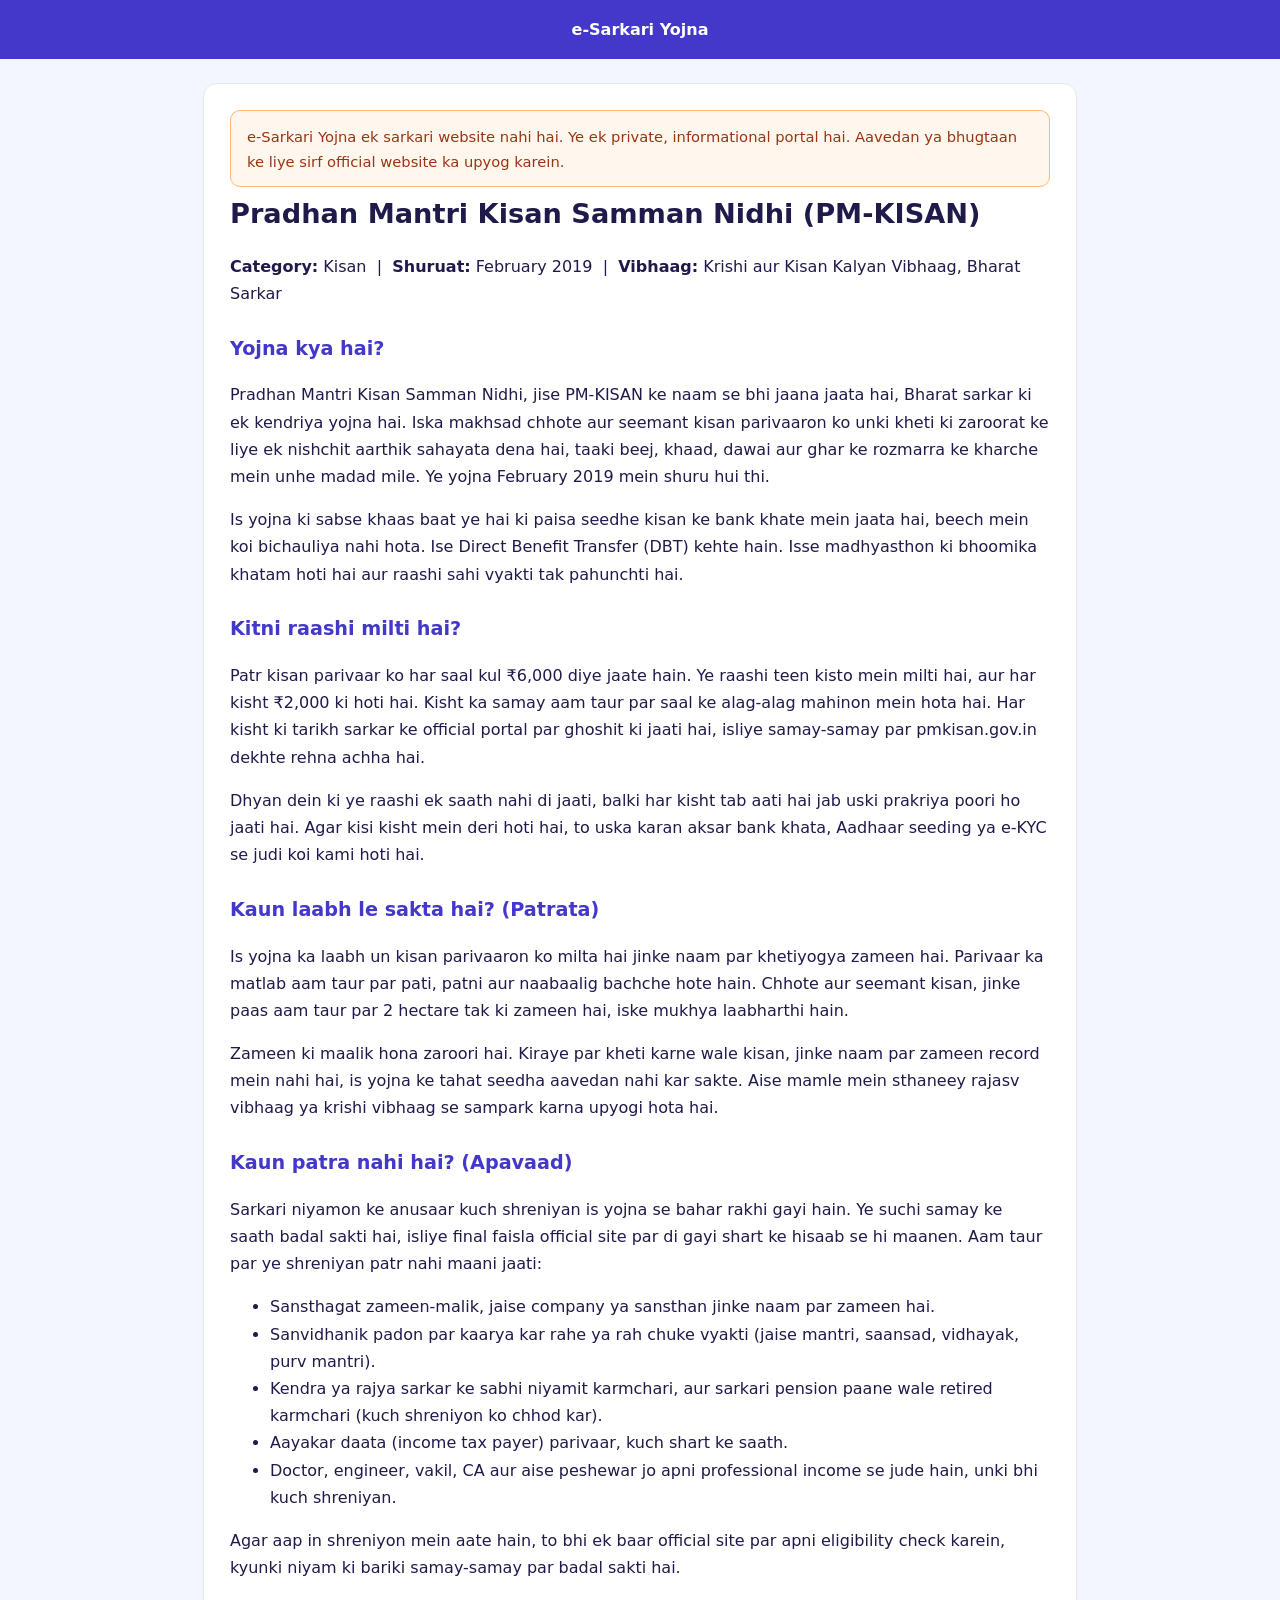
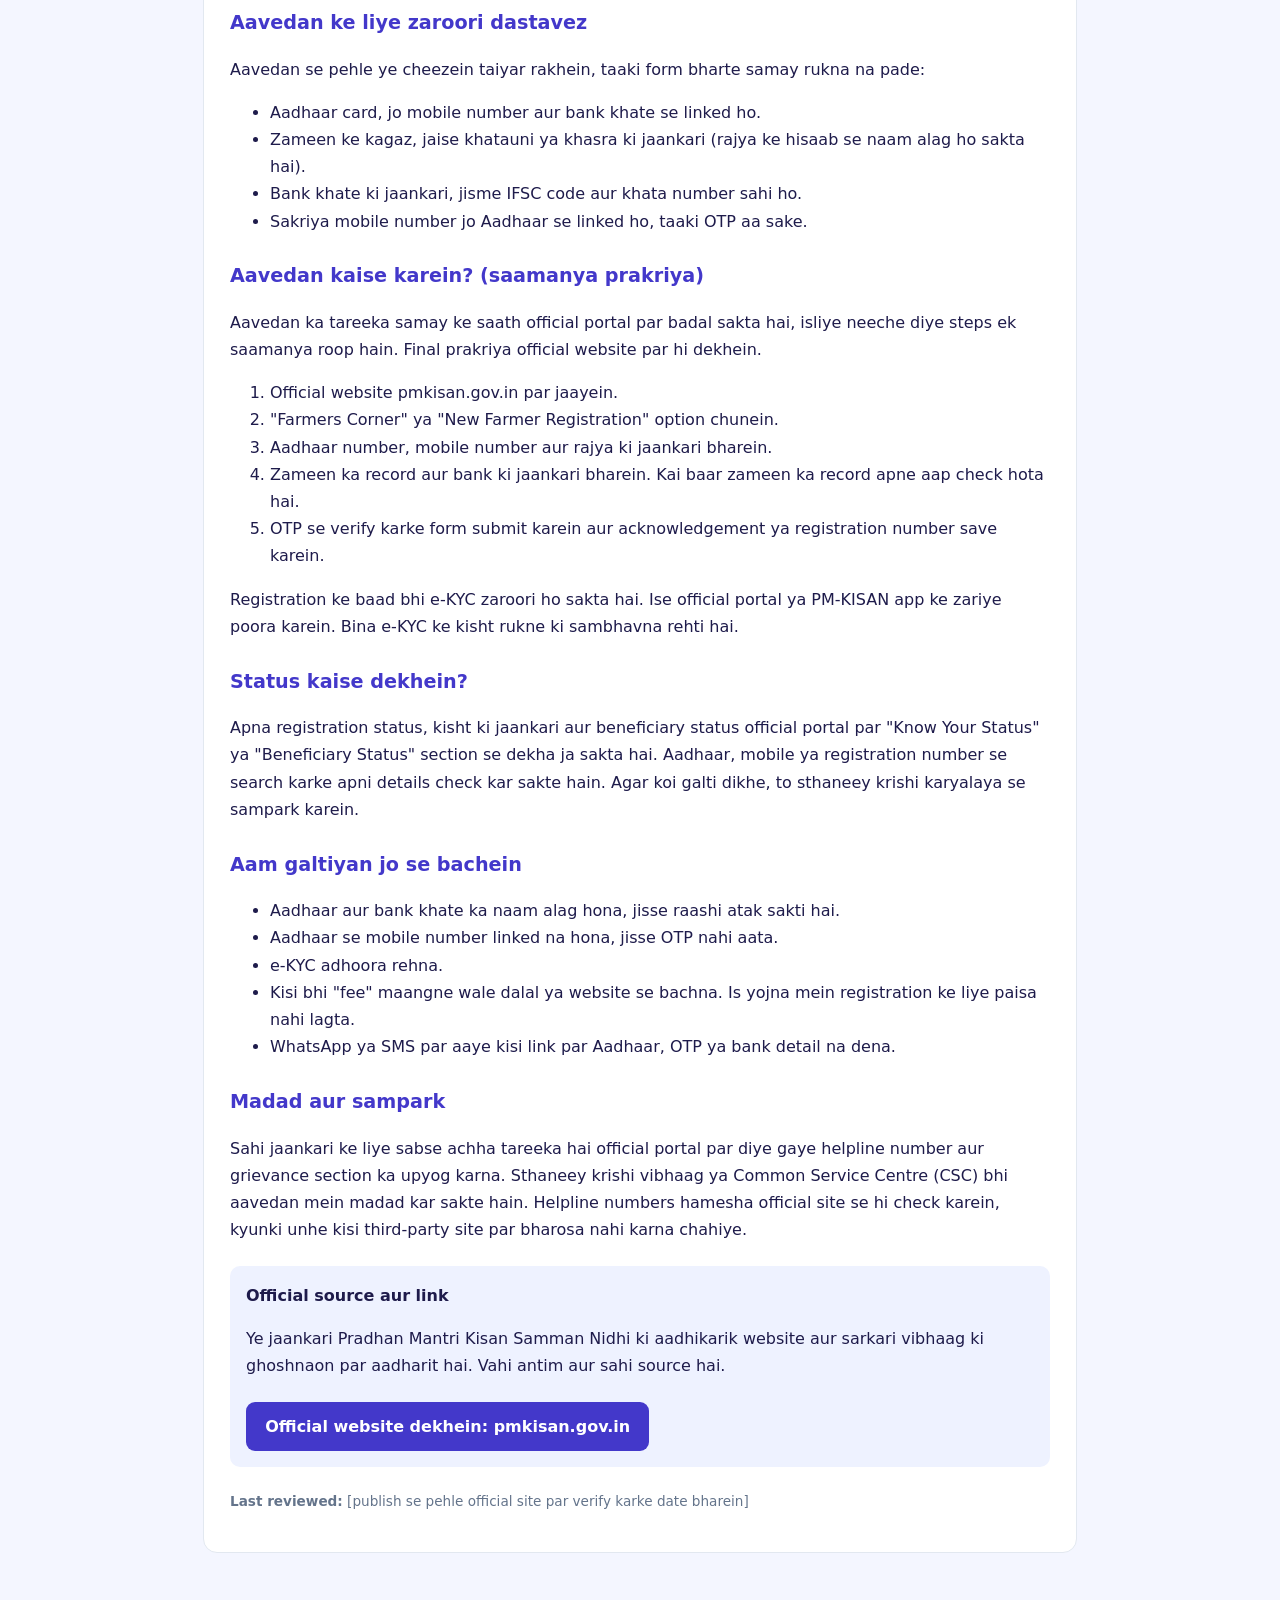
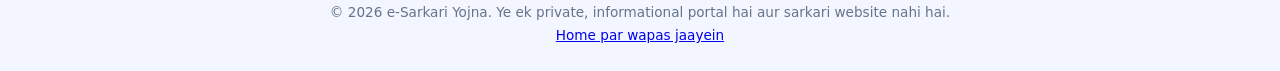
==== yojna/pm-kisan.html @ 8715df73 "Add detailed PM-KISAN yojna page with official source link" ====
<!DOCTYPE html>
<html lang="hi">
<head>
<meta charset="UTF-8">
<meta name="viewport" content="width=device-width, initial-scale=1.0">
<title>PM-KISAN Yojna 2026: ₹6,000 Saalana Sahayata, Patrata, Aavedan | e-Sarkari Yojna</title>
<meta name="description" content="PM-KISAN Samman Nidhi yojna ki poori jaankari: kisto ki raashi, patrata, zaroori dastavez, aavedan ke steps aur official website ka link.">
<link rel="canonical" href="https://esarkariyojna.com/yojna/pm-kisan.html">
<style>
body{margin:0;font-family:system-ui,"Noto Sans Devanagari",sans-serif;background:#f4f6ff;color:#1e1b4b;line-height:1.7}
header{background:#4338ca;color:#fff;padding:1rem;text-align:center}
header a{color:#fff;text-decoration:none;font-weight:600}
main{max-width:820px;margin:1.5rem auto;background:#fff;padding:1.6rem;border-radius:14px;border:1px solid #e2e8f0}
h1{font-size:1.7rem;margin:.2rem 0 1rem}
h2{font-size:1.2rem;margin:1.6rem 0 .5rem;color:#4338ca}
.notice{background:#fff7ed;border:1px solid #fdba74;color:#9a3412;padding:.8rem 1rem;border-radius:10px;font-size:.92rem}
.official{background:#eef2ff;padding:1rem;border-radius:10px;margin-top:1.4rem}
.btn{display:inline-block;background:#4338ca;color:#fff;padding:.7rem 1.2rem;border-radius:9px;text-decoration:none;font-weight:600;margin-top:.4rem}
footer{text-align:center;color:#64748b;font-size:.85rem;padding:1.5rem}
</style>
</head>
<body>
<header><a href="/">e-Sarkari Yojna</a></header>
<main>

<div class="notice">e-Sarkari Yojna ek sarkari website nahi hai. Ye ek private, informational portal hai. Aavedan ya bhugtaan ke liye sirf official website ka upyog karein.</div>

<h1>Pradhan Mantri Kisan Samman Nidhi (PM-KISAN)</h1>
<p><strong>Category:</strong> Kisan &nbsp;|&nbsp; <strong>Shuruat:</strong> February 2019 &nbsp;|&nbsp; <strong>Vibhaag:</strong> Krishi aur Kisan Kalyan Vibhaag, Bharat Sarkar</p>

<h2>Yojna kya hai?</h2>
<p>Pradhan Mantri Kisan Samman Nidhi, jise PM-KISAN ke naam se bhi jaana jaata hai, Bharat sarkar ki ek kendriya yojna hai. Iska makhsad chhote aur seemant kisan parivaaron ko unki kheti ki zaroorat ke liye ek nishchit aarthik sahayata dena hai, taaki beej, khaad, dawai aur ghar ke rozmarra ke kharche mein unhe madad mile. Ye yojna February 2019 mein shuru hui thi.</p>
<p>Is yojna ki sabse khaas baat ye hai ki paisa seedhe kisan ke bank khate mein jaata hai, beech mein koi bichauliya nahi hota. Ise Direct Benefit Transfer (DBT) kehte hain. Isse madhyasthon ki bhoomika khatam hoti hai aur raashi sahi vyakti tak pahunchti hai.</p>

<h2>Kitni raashi milti hai?</h2>
<p>Patr kisan parivaar ko har saal kul ₹6,000 diye jaate hain. Ye raashi teen kisto mein milti hai, aur har kisht ₹2,000 ki hoti hai. Kisht ka samay aam taur par saal ke alag-alag mahinon mein hota hai. Har kisht ki tarikh sarkar ke official portal par ghoshit ki jaati hai, isliye samay-samay par pmkisan.gov.in dekhte rehna achha hai.</p>
<p>Dhyan dein ki ye raashi ek saath nahi di jaati, balki har kisht tab aati hai jab uski prakriya poori ho jaati hai. Agar kisi kisht mein deri hoti hai, to uska karan aksar bank khata, Aadhaar seeding ya e-KYC se judi koi kami hoti hai.</p>

<h2>Kaun laabh le sakta hai? (Patrata)</h2>
<p>Is yojna ka laabh un kisan parivaaron ko milta hai jinke naam par khetiyogya zameen hai. Parivaar ka matlab aam taur par pati, patni aur naabaalig bachche hote hain. Chhote aur seemant kisan, jinke paas aam taur par 2 hectare tak ki zameen hai, iske mukhya laabharthi hain.</p>
<p>Zameen ki maalik hona zaroori hai. Kiraye par kheti karne wale kisan, jinke naam par zameen record mein nahi hai, is yojna ke tahat seedha aavedan nahi kar sakte. Aise mamle mein sthaneey rajasv vibhaag ya krishi vibhaag se sampark karna upyogi hota hai.</p>

<h2>Kaun patra nahi hai? (Apavaad)</h2>
<p>Sarkari niyamon ke anusaar kuch shreniyan is yojna se bahar rakhi gayi hain. Ye suchi samay ke saath badal sakti hai, isliye final faisla official site par di gayi shart ke hisaab se hi maanen. Aam taur par ye shreniyan patr nahi maani jaati:</p>
<ul>
<li>Sansthagat zameen-malik, jaise company ya sansthan jinke naam par zameen hai.</li>
<li>Sanvidhanik padon par kaarya kar rahe ya rah chuke vyakti (jaise mantri, saansad, vidhayak, purv mantri).</li>
<li>Kendra ya rajya sarkar ke sabhi niyamit karmchari, aur sarkari pension paane wale retired karmchari (kuch shreniyon ko chhod kar).</li>
<li>Aayakar daata (income tax payer) parivaar, kuch shart ke saath.</li>
<li>Doctor, engineer, vakil, CA aur aise peshewar jo apni professional income se jude hain, unki bhi kuch shreniyan.</li>
</ul>
<p>Agar aap in shreniyon mein aate hain, to bhi ek baar official site par apni eligibility check karein, kyunki niyam ki bariki samay-samay par badal sakti hai.</p>

<h2>Aavedan ke liye zaroori dastavez</h2>
<p>Aavedan se pehle ye cheezein taiyar rakhein, taaki form bharte samay rukna na pade:</p>
<ul>
<li>Aadhaar card, jo mobile number aur bank khate se linked ho.</li>
<li>Zameen ke kagaz, jaise khatauni ya khasra ki jaankari (rajya ke hisaab se naam alag ho sakta hai).</li>
<li>Bank khate ki jaankari, jisme IFSC code aur khata number sahi ho.</li>
<li>Sakriya mobile number jo Aadhaar se linked ho, taaki OTP aa sake.</li>
</ul>

<h2>Aavedan kaise karein? (saamanya prakriya)</h2>
<p>Aavedan ka tareeka samay ke saath official portal par badal sakta hai, isliye neeche diye steps ek saamanya roop hain. Final prakriya official website par hi dekhein.</p>
<ol>
<li>Official website pmkisan.gov.in par jaayein.</li>
<li>"Farmers Corner" ya "New Farmer Registration" option chunein.</li>
<li>Aadhaar number, mobile number aur rajya ki jaankari bharein.</li>
<li>Zameen ka record aur bank ki jaankari bharein. Kai baar zameen ka record apne aap check hota hai.</li>
<li>OTP se verify karke form submit karein aur acknowledgement ya registration number save karein.</li>
</ol>
<p>Registration ke baad bhi e-KYC zaroori ho sakta hai. Ise official portal ya PM-KISAN app ke zariye poora karein. Bina e-KYC ke kisht rukne ki sambhavna rehti hai.</p>

<h2>Status kaise dekhein?</h2>
<p>Apna registration status, kisht ki jaankari aur beneficiary status official portal par "Know Your Status" ya "Beneficiary Status" section se dekha ja sakta hai. Aadhaar, mobile ya registration number se search karke apni details check kar sakte hain. Agar koi galti dikhe, to sthaneey krishi karyalaya se sampark karein.</p>

<h2>Aam galtiyan jo se bachein</h2>
<ul>
<li>Aadhaar aur bank khate ka naam alag hona, jisse raashi atak sakti hai.</li>
<li>Aadhaar se mobile number linked na hona, jisse OTP nahi aata.</li>
<li>e-KYC adhoora rehna.</li>
<li>Kisi bhi "fee" maangne wale dalal ya website se bachna. Is yojna mein registration ke liye paisa nahi lagta.</li>
<li>WhatsApp ya SMS par aaye kisi link par Aadhaar, OTP ya bank detail na dena.</li>
</ul>

<h2>Madad aur sampark</h2>
<p>Sahi jaankari ke liye sabse achha tareeka hai official portal par diye gaye helpline number aur grievance section ka upyog karna. Sthaneey krishi vibhaag ya Common Service Centre (CSC) bhi aavedan mein madad kar sakte hain. Helpline numbers hamesha official site se hi check karein, kyunki unhe kisi third-party site par bharosa nahi karna chahiye.</p>

<div class="official">
<strong>Official source aur link</strong>
<p>Ye jaankari Pradhan Mantri Kisan Samman Nidhi ki aadhikarik website aur sarkari vibhaag ki ghoshnaon par aadharit hai. Vahi antim aur sahi source hai.</p>
<a class="btn" href="https://pmkisan.gov.in" target="_blank" rel="noopener noreferrer">Official website dekhein: pmkisan.gov.in</a>
</div>

<p style="font-size:.85rem;color:#64748b;margin-top:1.4rem"><strong>Last reviewed:</strong> [publish se pehle official site par verify karke date bharein]</p>

</main>
<footer>&copy; 2026 e-Sarkari Yojna. Ye ek private, informational portal hai aur sarkari website nahi hai.<br><a href="/">Home par wapas jaayein</a></footer>
</body>
</html>
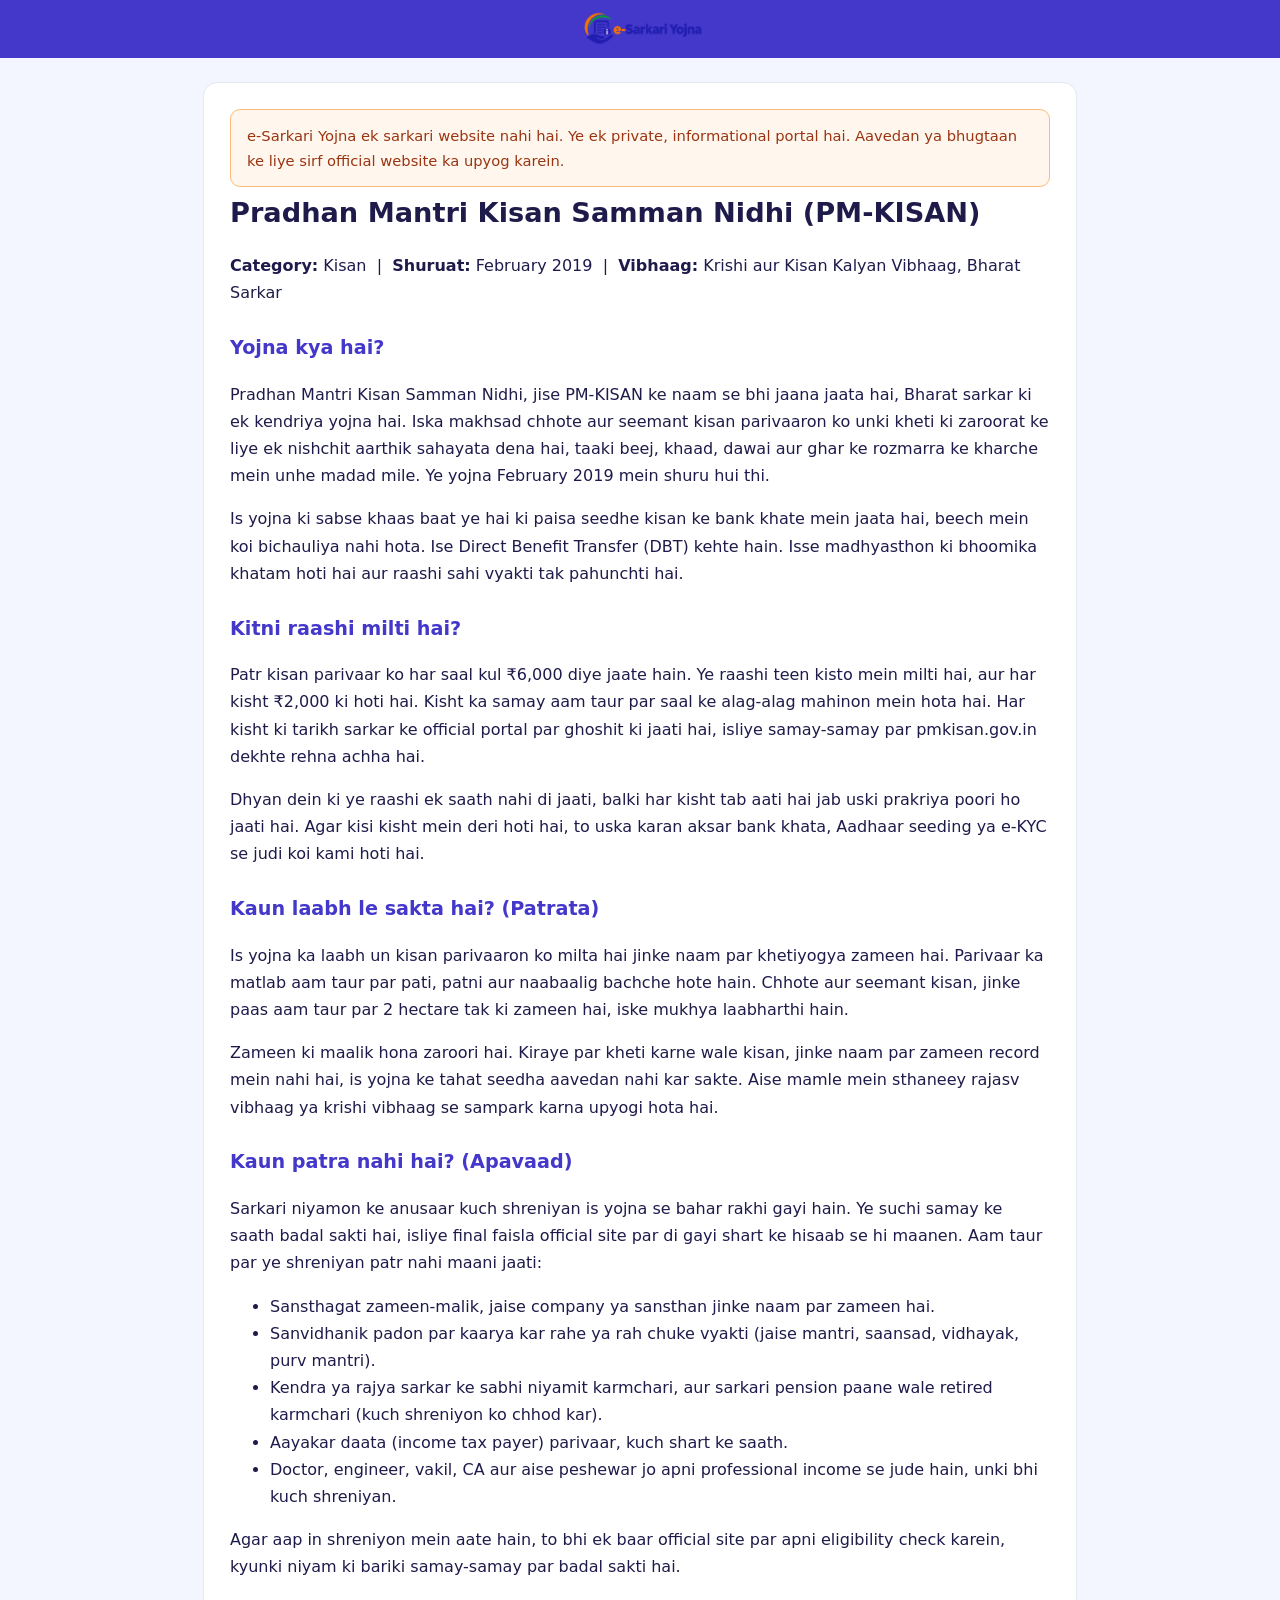
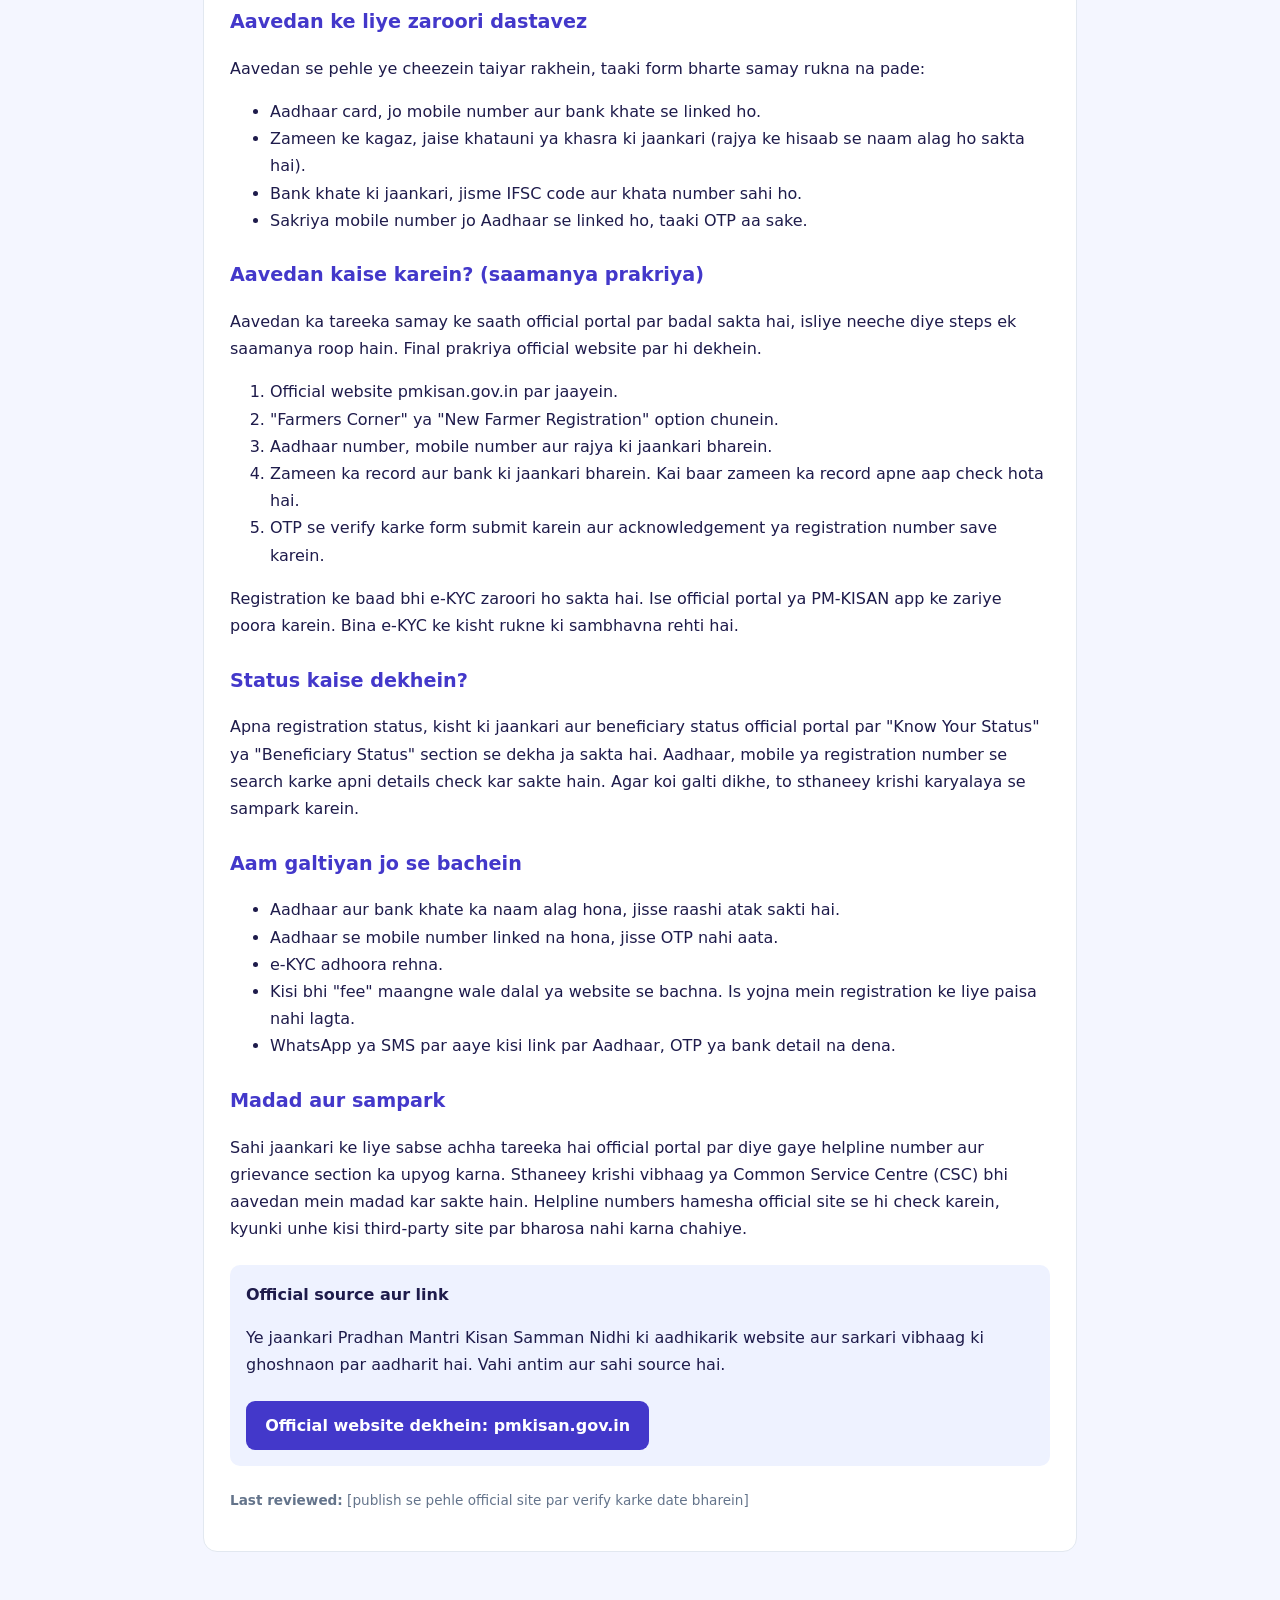
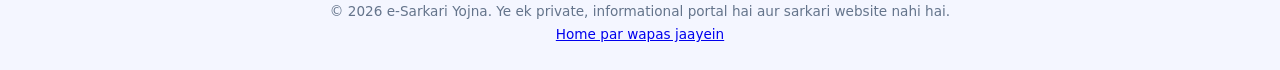
==== commit 2e16a998: "Add logo and favicon to PM-KISAN detail page" ====
--- a/yojna/pm-kisan.html
+++ b/yojna/pm-kisan.html
@@ -6,10 +6,12 @@
 <title>PM-KISAN Yojna 2026: ₹6,000 Saalana Sahayata, Patrata, Aavedan | e-Sarkari Yojna</title>
 <meta name="description" content="PM-KISAN Samman Nidhi yojna ki poori jaankari: kisto ki raashi, patrata, zaroori dastavez, aavedan ke steps aur official website ka link.">
 <link rel="canonical" href="https://esarkariyojna.com/yojna/pm-kisan.html">
+<link rel="icon" type="image/png" href="[data-uri]">
 <style>
 body{margin:0;font-family:system-ui,"Noto Sans Devanagari",sans-serif;background:#f4f6ff;color:#1e1b4b;line-height:1.7}
-header{background:#4338ca;color:#fff;padding:1rem;text-align:center}
-header a{color:#fff;text-decoration:none;font-weight:600}
+header{background:#4338ca;color:#fff;padding:.7rem 1rem;text-align:center;display:flex;align-items:center;justify-content:center}
+header a{display:inline-flex;align-items:center}
+header img{height:36px;width:auto;display:block}
 main{max-width:820px;margin:1.5rem auto;background:#fff;padding:1.6rem;border-radius:14px;border:1px solid #e2e8f0}
 h1{font-size:1.7rem;margin:.2rem 0 1rem}
 h2{font-size:1.2rem;margin:1.6rem 0 .5rem;color:#4338ca}
@@ -20,7 +22,7 @@
 </style>
 </head>
 <body>
-<header><a href="/">e-Sarkari Yojna</a></header>
+<header><a href="/"><img src="[data-uri]" alt="e-Sarkari Yojna logo"></a></header>
 <main>
 
 <div class="notice">e-Sarkari Yojna ek sarkari website nahi hai. Ye ek private, informational portal hai. Aavedan ya bhugtaan ke liye sirf official website ka upyog karein.</div>
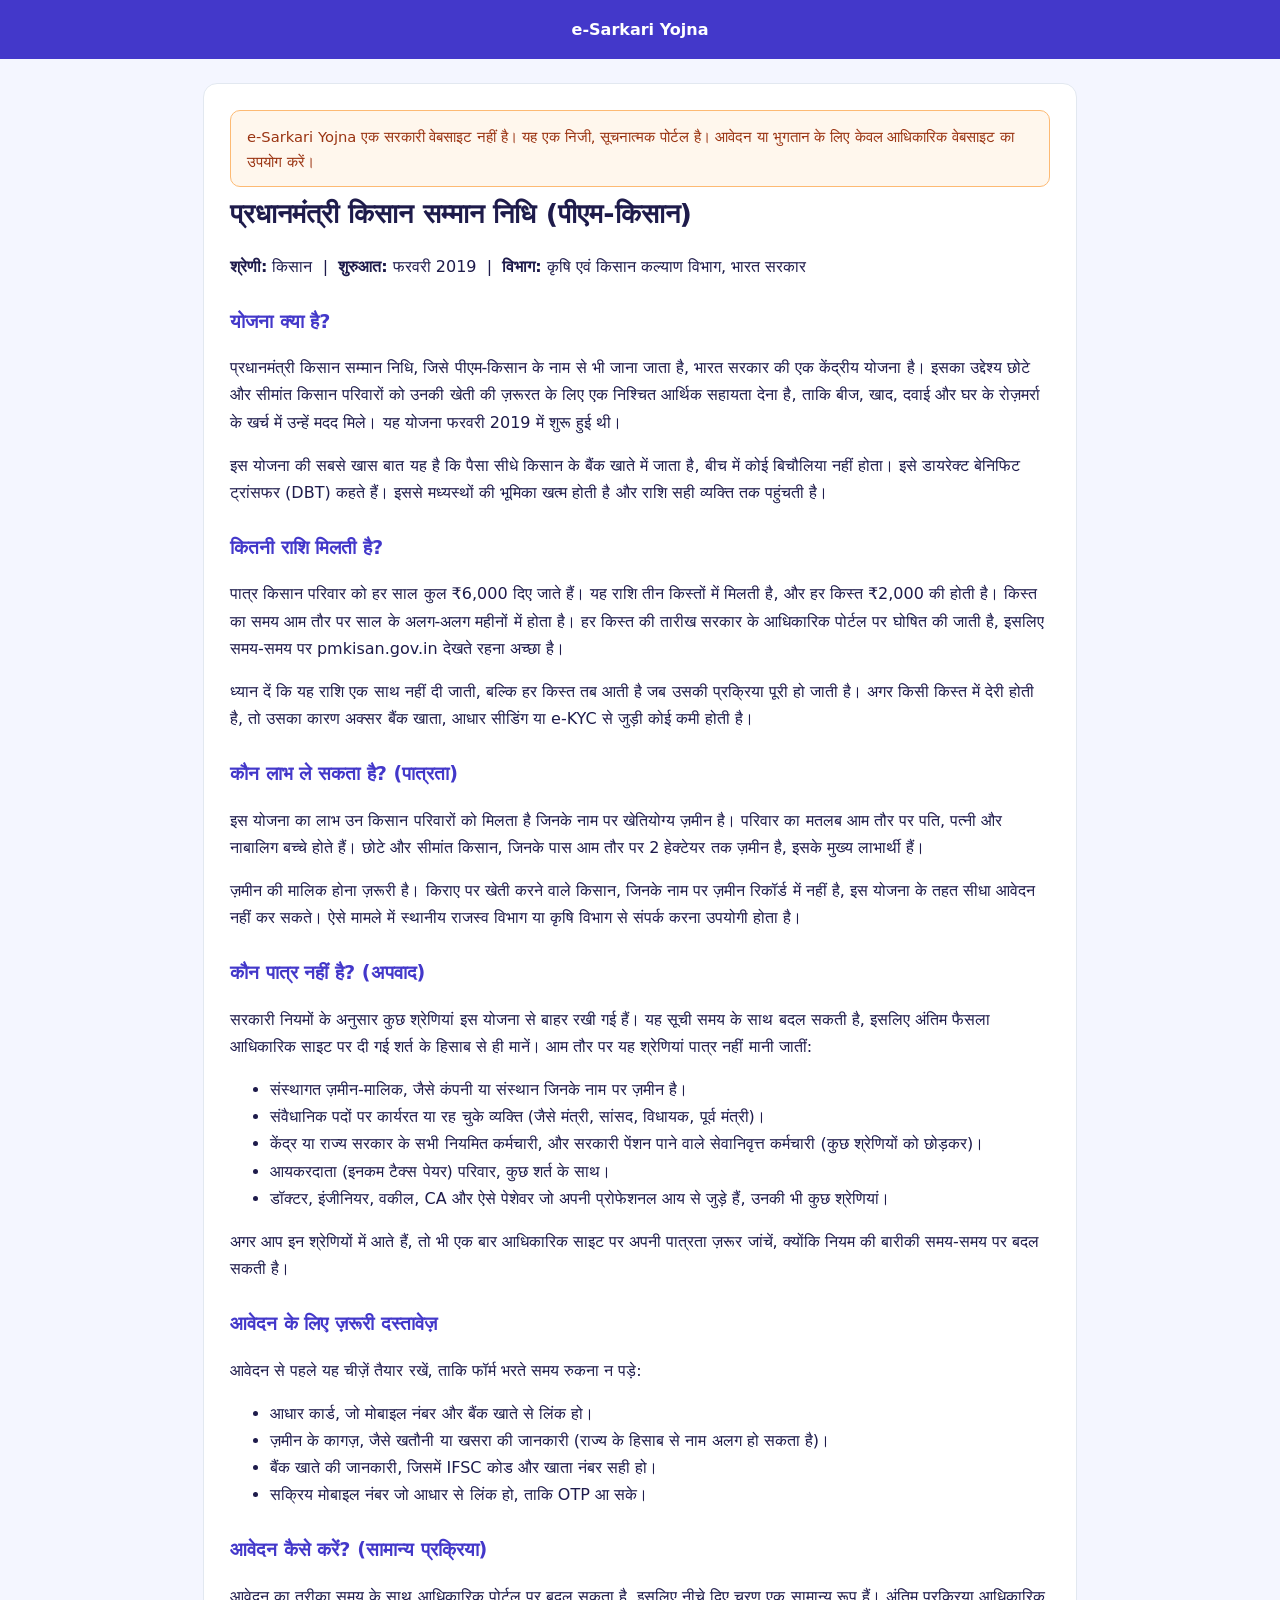
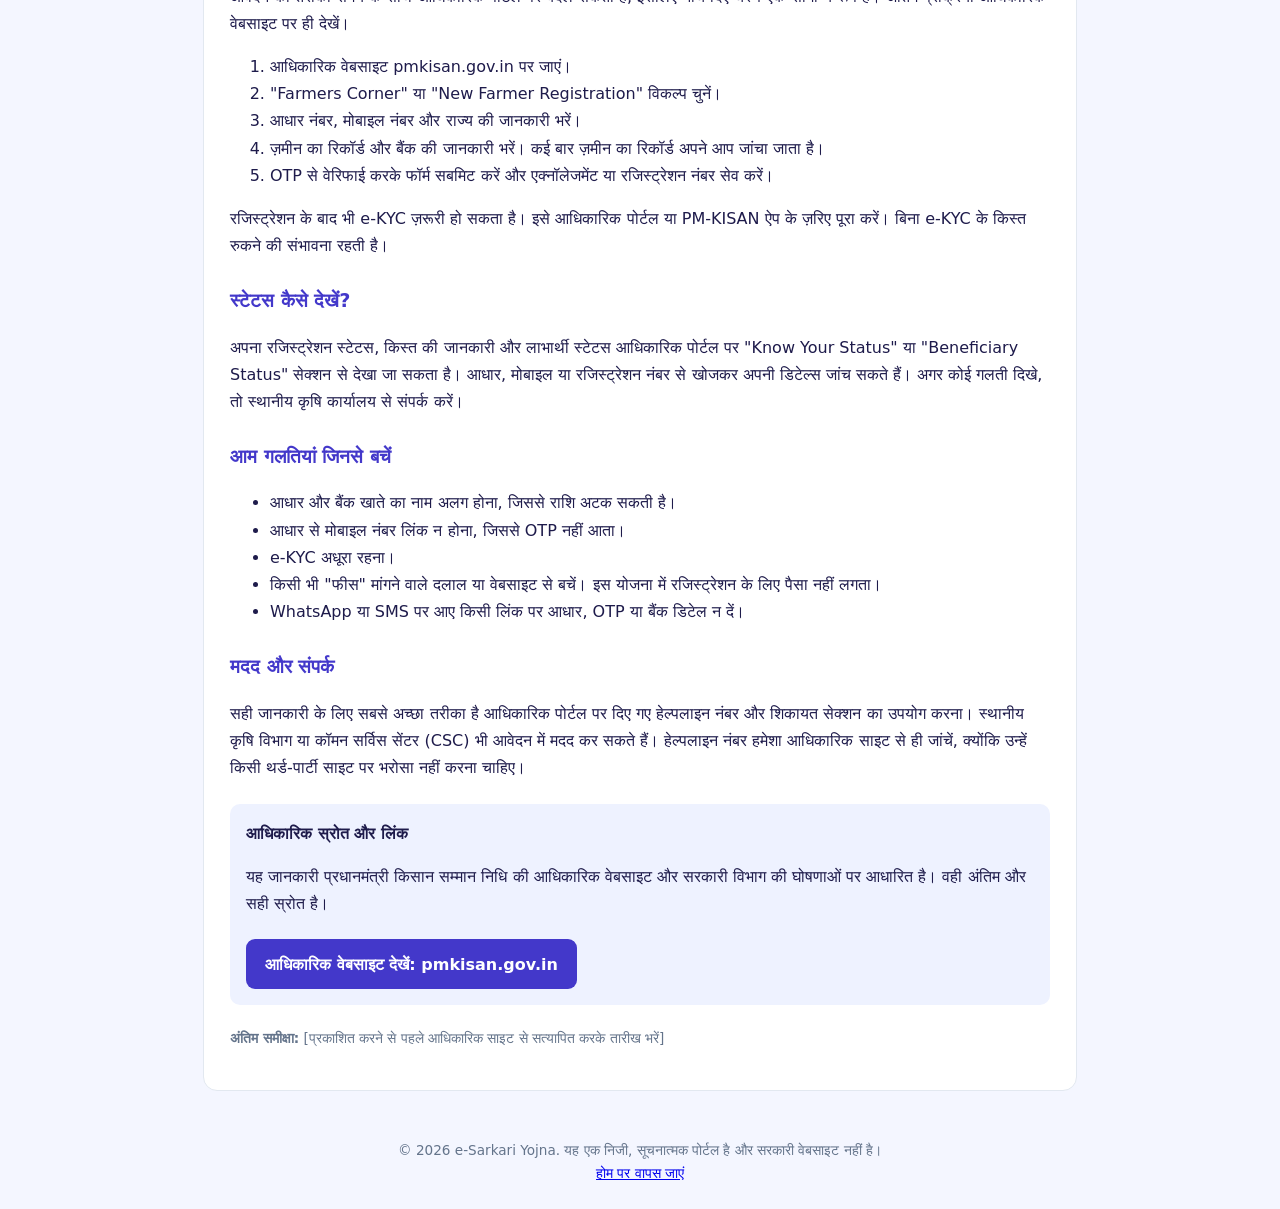
==== commit 4d647e1d: "Translate PM-KISAN detail page to proper Devanagari Hindi" ====
--- a/yojna/pm-kisan.html
+++ b/yojna/pm-kisan.html
@@ -3,15 +3,13 @@
 <head>
 <meta charset="UTF-8">
 <meta name="viewport" content="width=device-width, initial-scale=1.0">
-<title>PM-KISAN Yojna 2026: ₹6,000 Saalana Sahayata, Patrata, Aavedan | e-Sarkari Yojna</title>
-<meta name="description" content="PM-KISAN Samman Nidhi yojna ki poori jaankari: kisto ki raashi, patrata, zaroori dastavez, aavedan ke steps aur official website ka link.">
+<title>पीएम-किसान योजना 2026: ₹6,000 वार्षिक सहायता, पात्रता, आवेदन | e-Sarkari Yojna</title>
+<meta name="description" content="पीएम-किसान सम्मान निधि योजना की पूरी जानकारी: किस्तों की राशि, पात्रता, ज़रूरी दस्तावेज़, आवेदन के चरण और आधिकारिक वेबसाइट का लिंक।">
 <link rel="canonical" href="https://esarkariyojna.com/yojna/pm-kisan.html">
-<link rel="icon" type="image/png" href="[data-uri]">
 <style>
 body{margin:0;font-family:system-ui,"Noto Sans Devanagari",sans-serif;background:#f4f6ff;color:#1e1b4b;line-height:1.7}
-header{background:#4338ca;color:#fff;padding:.7rem 1rem;text-align:center;display:flex;align-items:center;justify-content:center}
-header a{display:inline-flex;align-items:center}
-header img{height:36px;width:auto;display:block}
+header{background:#4338ca;color:#fff;padding:1rem;text-align:center}
+header a{color:#fff;text-decoration:none;font-weight:600}
 main{max-width:820px;margin:1.5rem auto;background:#fff;padding:1.6rem;border-radius:14px;border:1px solid #e2e8f0}
 h1{font-size:1.7rem;margin:.2rem 0 1rem}
 h2{font-size:1.2rem;margin:1.6rem 0 .5rem;color:#4338ca}
@@ -22,81 +20,81 @@
 </style>
 </head>
 <body>
-<header><a href="/"><img src="[data-uri]" alt="e-Sarkari Yojna logo"></a></header>
+<header><a href="/">e-Sarkari Yojna</a></header>
 <main>
 
-<div class="notice">e-Sarkari Yojna ek sarkari website nahi hai. Ye ek private, informational portal hai. Aavedan ya bhugtaan ke liye sirf official website ka upyog karein.</div>
+<div class="notice">e-Sarkari Yojna एक सरकारी वेबसाइट नहीं है। यह एक निजी, सूचनात्मक पोर्टल है। आवेदन या भुगतान के लिए केवल आधिकारिक वेबसाइट का उपयोग करें।</div>
 
-<h1>Pradhan Mantri Kisan Samman Nidhi (PM-KISAN)</h1>
-<p><strong>Category:</strong> Kisan &nbsp;|&nbsp; <strong>Shuruat:</strong> February 2019 &nbsp;|&nbsp; <strong>Vibhaag:</strong> Krishi aur Kisan Kalyan Vibhaag, Bharat Sarkar</p>
+<h1>प्रधानमंत्री किसान सम्मान निधि (पीएम-किसान)</h1>
+<p><strong>श्रेणी:</strong> किसान &nbsp;|&nbsp; <strong>शुरुआत:</strong> फरवरी 2019 &nbsp;|&nbsp; <strong>विभाग:</strong> कृषि एवं किसान कल्याण विभाग, भारत सरकार</p>
 
-<h2>Yojna kya hai?</h2>
-<p>Pradhan Mantri Kisan Samman Nidhi, jise PM-KISAN ke naam se bhi jaana jaata hai, Bharat sarkar ki ek kendriya yojna hai. Iska makhsad chhote aur seemant kisan parivaaron ko unki kheti ki zaroorat ke liye ek nishchit aarthik sahayata dena hai, taaki beej, khaad, dawai aur ghar ke rozmarra ke kharche mein unhe madad mile. Ye yojna February 2019 mein shuru hui thi.</p>
-<p>Is yojna ki sabse khaas baat ye hai ki paisa seedhe kisan ke bank khate mein jaata hai, beech mein koi bichauliya nahi hota. Ise Direct Benefit Transfer (DBT) kehte hain. Isse madhyasthon ki bhoomika khatam hoti hai aur raashi sahi vyakti tak pahunchti hai.</p>
+<h2>योजना क्या है?</h2>
+<p>प्रधानमंत्री किसान सम्मान निधि, जिसे पीएम-किसान के नाम से भी जाना जाता है, भारत सरकार की एक केंद्रीय योजना है। इसका उद्देश्य छोटे और सीमांत किसान परिवारों को उनकी खेती की ज़रूरत के लिए एक निश्चित आर्थिक सहायता देना है, ताकि बीज, खाद, दवाई और घर के रोज़मर्रा के खर्च में उन्हें मदद मिले। यह योजना फरवरी 2019 में शुरू हुई थी।</p>
+<p>इस योजना की सबसे खास बात यह है कि पैसा सीधे किसान के बैंक खाते में जाता है, बीच में कोई बिचौलिया नहीं होता। इसे डायरेक्ट बेनिफिट ट्रांसफर (DBT) कहते हैं। इससे मध्यस्थों की भूमिका खत्म होती है और राशि सही व्यक्ति तक पहुंचती है।</p>
 
-<h2>Kitni raashi milti hai?</h2>
-<p>Patr kisan parivaar ko har saal kul ₹6,000 diye jaate hain. Ye raashi teen kisto mein milti hai, aur har kisht ₹2,000 ki hoti hai. Kisht ka samay aam taur par saal ke alag-alag mahinon mein hota hai. Har kisht ki tarikh sarkar ke official portal par ghoshit ki jaati hai, isliye samay-samay par pmkisan.gov.in dekhte rehna achha hai.</p>
-<p>Dhyan dein ki ye raashi ek saath nahi di jaati, balki har kisht tab aati hai jab uski prakriya poori ho jaati hai. Agar kisi kisht mein deri hoti hai, to uska karan aksar bank khata, Aadhaar seeding ya e-KYC se judi koi kami hoti hai.</p>
+<h2>कितनी राशि मिलती है?</h2>
+<p>पात्र किसान परिवार को हर साल कुल ₹6,000 दिए जाते हैं। यह राशि तीन किस्तों में मिलती है, और हर किस्त ₹2,000 की होती है। किस्त का समय आम तौर पर साल के अलग-अलग महीनों में होता है। हर किस्त की तारीख सरकार के आधिकारिक पोर्टल पर घोषित की जाती है, इसलिए समय-समय पर pmkisan.gov.in देखते रहना अच्छा है।</p>
+<p>ध्यान दें कि यह राशि एक साथ नहीं दी जाती, बल्कि हर किस्त तब आती है जब उसकी प्रक्रिया पूरी हो जाती है। अगर किसी किस्त में देरी होती है, तो उसका कारण अक्सर बैंक खाता, आधार सीडिंग या e-KYC से जुड़ी कोई कमी होती है।</p>
 
-<h2>Kaun laabh le sakta hai? (Patrata)</h2>
-<p>Is yojna ka laabh un kisan parivaaron ko milta hai jinke naam par khetiyogya zameen hai. Parivaar ka matlab aam taur par pati, patni aur naabaalig bachche hote hain. Chhote aur seemant kisan, jinke paas aam taur par 2 hectare tak ki zameen hai, iske mukhya laabharthi hain.</p>
-<p>Zameen ki maalik hona zaroori hai. Kiraye par kheti karne wale kisan, jinke naam par zameen record mein nahi hai, is yojna ke tahat seedha aavedan nahi kar sakte. Aise mamle mein sthaneey rajasv vibhaag ya krishi vibhaag se sampark karna upyogi hota hai.</p>
+<h2>कौन लाभ ले सकता है? (पात्रता)</h2>
+<p>इस योजना का लाभ उन किसान परिवारों को मिलता है जिनके नाम पर खेतियोग्य ज़मीन है। परिवार का मतलब आम तौर पर पति, पत्नी और नाबालिग बच्चे होते हैं। छोटे और सीमांत किसान, जिनके पास आम तौर पर 2 हेक्टेयर तक ज़मीन है, इसके मुख्य लाभार्थी हैं।</p>
+<p>ज़मीन की मालिक होना ज़रूरी है। किराए पर खेती करने वाले किसान, जिनके नाम पर ज़मीन रिकॉर्ड में नहीं है, इस योजना के तहत सीधा आवेदन नहीं कर सकते। ऐसे मामले में स्थानीय राजस्व विभाग या कृषि विभाग से संपर्क करना उपयोगी होता है।</p>
 
-<h2>Kaun patra nahi hai? (Apavaad)</h2>
-<p>Sarkari niyamon ke anusaar kuch shreniyan is yojna se bahar rakhi gayi hain. Ye suchi samay ke saath badal sakti hai, isliye final faisla official site par di gayi shart ke hisaab se hi maanen. Aam taur par ye shreniyan patr nahi maani jaati:</p>
+<h2>कौन पात्र नहीं है? (अपवाद)</h2>
+<p>सरकारी नियमों के अनुसार कुछ श्रेणियां इस योजना से बाहर रखी गई हैं। यह सूची समय के साथ बदल सकती है, इसलिए अंतिम फैसला आधिकारिक साइट पर दी गई शर्त के हिसाब से ही मानें। आम तौर पर यह श्रेणियां पात्र नहीं मानी जातीं:</p>
 <ul>
-<li>Sansthagat zameen-malik, jaise company ya sansthan jinke naam par zameen hai.</li>
-<li>Sanvidhanik padon par kaarya kar rahe ya rah chuke vyakti (jaise mantri, saansad, vidhayak, purv mantri).</li>
-<li>Kendra ya rajya sarkar ke sabhi niyamit karmchari, aur sarkari pension paane wale retired karmchari (kuch shreniyon ko chhod kar).</li>
-<li>Aayakar daata (income tax payer) parivaar, kuch shart ke saath.</li>
-<li>Doctor, engineer, vakil, CA aur aise peshewar jo apni professional income se jude hain, unki bhi kuch shreniyan.</li>
+<li>संस्थागत ज़मीन-मालिक, जैसे कंपनी या संस्थान जिनके नाम पर ज़मीन है।</li>
+<li>संवैधानिक पदों पर कार्यरत या रह चुके व्यक्ति (जैसे मंत्री, सांसद, विधायक, पूर्व मंत्री)।</li>
+<li>केंद्र या राज्य सरकार के सभी नियमित कर्मचारी, और सरकारी पेंशन पाने वाले सेवानिवृत्त कर्मचारी (कुछ श्रेणियों को छोड़कर)।</li>
+<li>आयकरदाता (इनकम टैक्स पेयर) परिवार, कुछ शर्त के साथ।</li>
+<li>डॉक्टर, इंजीनियर, वकील, CA और ऐसे पेशेवर जो अपनी प्रोफेशनल आय से जुड़े हैं, उनकी भी कुछ श्रेणियां।</li>
 </ul>
-<p>Agar aap in shreniyon mein aate hain, to bhi ek baar official site par apni eligibility check karein, kyunki niyam ki bariki samay-samay par badal sakti hai.</p>
+<p>अगर आप इन श्रेणियों में आते हैं, तो भी एक बार आधिकारिक साइट पर अपनी पात्रता ज़रूर जांचें, क्योंकि नियम की बारीकी समय-समय पर बदल सकती है।</p>
 
-<h2>Aavedan ke liye zaroori dastavez</h2>
-<p>Aavedan se pehle ye cheezein taiyar rakhein, taaki form bharte samay rukna na pade:</p>
+<h2>आवेदन के लिए ज़रूरी दस्तावेज़</h2>
+<p>आवेदन से पहले यह चीज़ें तैयार रखें, ताकि फॉर्म भरते समय रुकना न पड़े:</p>
 <ul>
-<li>Aadhaar card, jo mobile number aur bank khate se linked ho.</li>
-<li>Zameen ke kagaz, jaise khatauni ya khasra ki jaankari (rajya ke hisaab se naam alag ho sakta hai).</li>
-<li>Bank khate ki jaankari, jisme IFSC code aur khata number sahi ho.</li>
-<li>Sakriya mobile number jo Aadhaar se linked ho, taaki OTP aa sake.</li>
+<li>आधार कार्ड, जो मोबाइल नंबर और बैंक खाते से लिंक हो।</li>
+<li>ज़मीन के कागज़, जैसे खतौनी या खसरा की जानकारी (राज्य के हिसाब से नाम अलग हो सकता है)।</li>
+<li>बैंक खाते की जानकारी, जिसमें IFSC कोड और खाता नंबर सही हो।</li>
+<li>सक्रिय मोबाइल नंबर जो आधार से लिंक हो, ताकि OTP आ सके।</li>
 </ul>
 
-<h2>Aavedan kaise karein? (saamanya prakriya)</h2>
-<p>Aavedan ka tareeka samay ke saath official portal par badal sakta hai, isliye neeche diye steps ek saamanya roop hain. Final prakriya official website par hi dekhein.</p>
+<h2>आवेदन कैसे करें? (सामान्य प्रक्रिया)</h2>
+<p>आवेदन का तरीका समय के साथ आधिकारिक पोर्टल पर बदल सकता है, इसलिए नीचे दिए चरण एक सामान्य रूप हैं। अंतिम प्रक्रिया आधिकारिक वेबसाइट पर ही देखें।</p>
 <ol>
-<li>Official website pmkisan.gov.in par jaayein.</li>
-<li>"Farmers Corner" ya "New Farmer Registration" option chunein.</li>
-<li>Aadhaar number, mobile number aur rajya ki jaankari bharein.</li>
-<li>Zameen ka record aur bank ki jaankari bharein. Kai baar zameen ka record apne aap check hota hai.</li>
-<li>OTP se verify karke form submit karein aur acknowledgement ya registration number save karein.</li>
+<li>आधिकारिक वेबसाइट pmkisan.gov.in पर जाएं।</li>
+<li>"Farmers Corner" या "New Farmer Registration" विकल्प चुनें।</li>
+<li>आधार नंबर, मोबाइल नंबर और राज्य की जानकारी भरें।</li>
+<li>ज़मीन का रिकॉर्ड और बैंक की जानकारी भरें। कई बार ज़मीन का रिकॉर्ड अपने आप जांचा जाता है।</li>
+<li>OTP से वेरिफाई करके फॉर्म सबमिट करें और एक्नॉलेजमेंट या रजिस्ट्रेशन नंबर सेव करें।</li>
 </ol>
-<p>Registration ke baad bhi e-KYC zaroori ho sakta hai. Ise official portal ya PM-KISAN app ke zariye poora karein. Bina e-KYC ke kisht rukne ki sambhavna rehti hai.</p>
+<p>रजिस्ट्रेशन के बाद भी e-KYC ज़रूरी हो सकता है। इसे आधिकारिक पोर्टल या PM-KISAN ऐप के ज़रिए पूरा करें। बिना e-KYC के किस्त रुकने की संभावना रहती है।</p>
 
-<h2>Status kaise dekhein?</h2>
-<p>Apna registration status, kisht ki jaankari aur beneficiary status official portal par "Know Your Status" ya "Beneficiary Status" section se dekha ja sakta hai. Aadhaar, mobile ya registration number se search karke apni details check kar sakte hain. Agar koi galti dikhe, to sthaneey krishi karyalaya se sampark karein.</p>
+<h2>स्टेटस कैसे देखें?</h2>
+<p>अपना रजिस्ट्रेशन स्टेटस, किस्त की जानकारी और लाभार्थी स्टेटस आधिकारिक पोर्टल पर "Know Your Status" या "Beneficiary Status" सेक्शन से देखा जा सकता है। आधार, मोबाइल या रजिस्ट्रेशन नंबर से खोजकर अपनी डिटेल्स जांच सकते हैं। अगर कोई गलती दिखे, तो स्थानीय कृषि कार्यालय से संपर्क करें।</p>
 
-<h2>Aam galtiyan jo se bachein</h2>
+<h2>आम गलतियां जिनसे बचें</h2>
 <ul>
-<li>Aadhaar aur bank khate ka naam alag hona, jisse raashi atak sakti hai.</li>
-<li>Aadhaar se mobile number linked na hona, jisse OTP nahi aata.</li>
-<li>e-KYC adhoora rehna.</li>
-<li>Kisi bhi "fee" maangne wale dalal ya website se bachna. Is yojna mein registration ke liye paisa nahi lagta.</li>
-<li>WhatsApp ya SMS par aaye kisi link par Aadhaar, OTP ya bank detail na dena.</li>
+<li>आधार और बैंक खाते का नाम अलग होना, जिससे राशि अटक सकती है।</li>
+<li>आधार से मोबाइल नंबर लिंक न होना, जिससे OTP नहीं आता।</li>
+<li>e-KYC अधूरा रहना।</li>
+<li>किसी भी "फीस" मांगने वाले दलाल या वेबसाइट से बचें। इस योजना में रजिस्ट्रेशन के लिए पैसा नहीं लगता।</li>
+<li>WhatsApp या SMS पर आए किसी लिंक पर आधार, OTP या बैंक डिटेल न दें।</li>
 </ul>
 
-<h2>Madad aur sampark</h2>
-<p>Sahi jaankari ke liye sabse achha tareeka hai official portal par diye gaye helpline number aur grievance section ka upyog karna. Sthaneey krishi vibhaag ya Common Service Centre (CSC) bhi aavedan mein madad kar sakte hain. Helpline numbers hamesha official site se hi check karein, kyunki unhe kisi third-party site par bharosa nahi karna chahiye.</p>
+<h2>मदद और संपर्क</h2>
+<p>सही जानकारी के लिए सबसे अच्छा तरीका है आधिकारिक पोर्टल पर दिए गए हेल्पलाइन नंबर और शिकायत सेक्शन का उपयोग करना। स्थानीय कृषि विभाग या कॉमन सर्विस सेंटर (CSC) भी आवेदन में मदद कर सकते हैं। हेल्पलाइन नंबर हमेशा आधिकारिक साइट से ही जांचें, क्योंकि उन्हें किसी थर्ड-पार्टी साइट पर भरोसा नहीं करना चाहिए।</p>
 
 <div class="official">
-<strong>Official source aur link</strong>
-<p>Ye jaankari Pradhan Mantri Kisan Samman Nidhi ki aadhikarik website aur sarkari vibhaag ki ghoshnaon par aadharit hai. Vahi antim aur sahi source hai.</p>
-<a class="btn" href="https://pmkisan.gov.in" target="_blank" rel="noopener noreferrer">Official website dekhein: pmkisan.gov.in</a>
+<strong>आधिकारिक स्रोत और लिंक</strong>
+<p>यह जानकारी प्रधानमंत्री किसान सम्मान निधि की आधिकारिक वेबसाइट और सरकारी विभाग की घोषणाओं पर आधारित है। वही अंतिम और सही स्रोत है।</p>
+<a class="btn" href="https://pmkisan.gov.in" target="_blank" rel="noopener noreferrer">आधिकारिक वेबसाइट देखें: pmkisan.gov.in</a>
 </div>
 
-<p style="font-size:.85rem;color:#64748b;margin-top:1.4rem"><strong>Last reviewed:</strong> [publish se pehle official site par verify karke date bharein]</p>
+<p style="font-size:.85rem;color:#64748b;margin-top:1.4rem"><strong>अंतिम समीक्षा:</strong> [प्रकाशित करने से पहले आधिकारिक साइट से सत्यापित करके तारीख भरें]</p>
 
 </main>
-<footer>&copy; 2026 e-Sarkari Yojna. Ye ek private, informational portal hai aur sarkari website nahi hai.<br><a href="/">Home par wapas jaayein</a></footer>
+<footer>&copy; 2026 e-Sarkari Yojna. यह एक निजी, सूचनात्मक पोर्टल है और सरकारी वेबसाइट नहीं है।<br><a href="/">होम पर वापस जाएं</a></footer>
 </body>
 </html>
